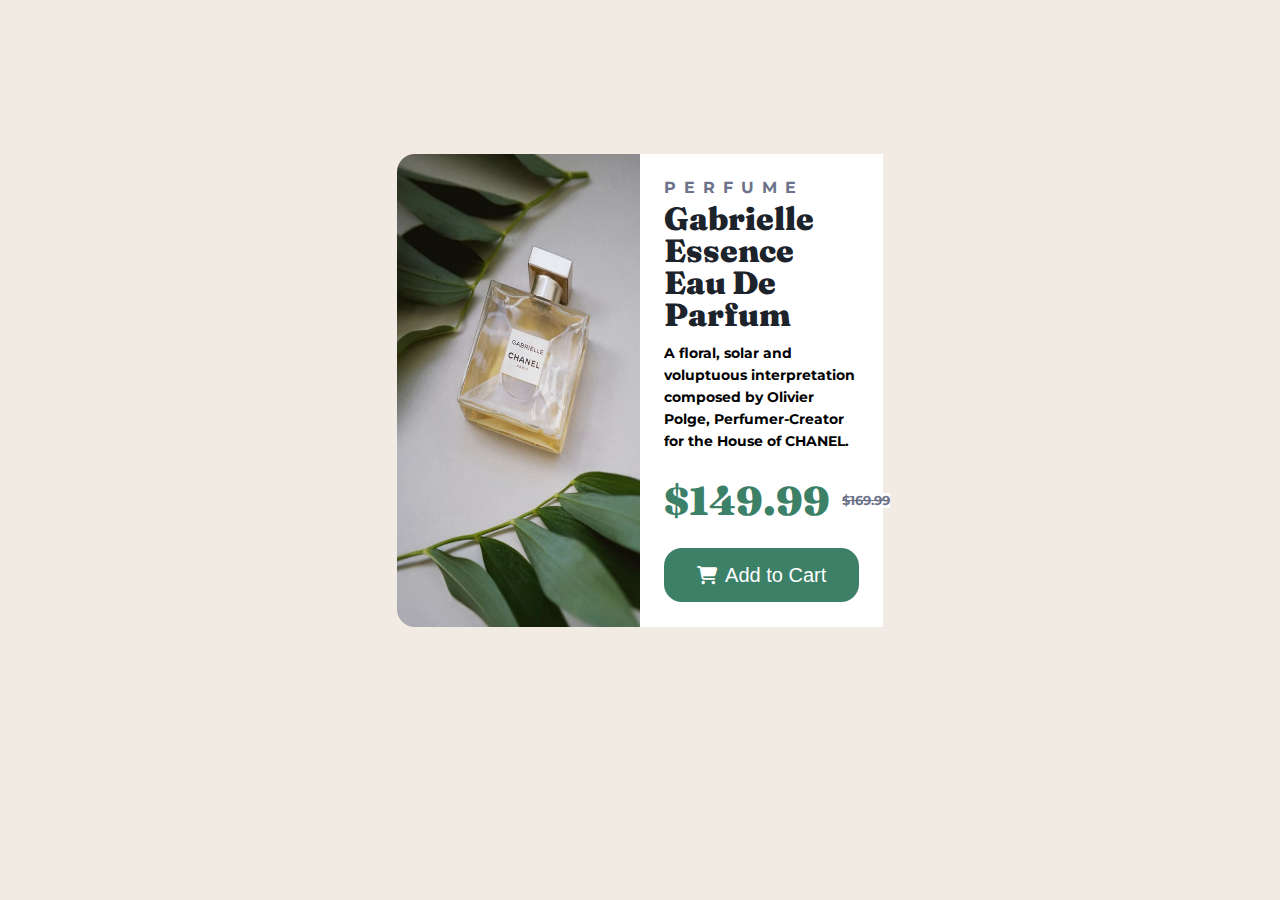
==== index.html @ de93ddb2 "changes" ====
<!DOCTYPE html>
<html lang="en">
<head>
  <meta charset="UTF-8">
  <meta name="viewport" content="width=device-width, initial-scale=1.0"> <!-- displays site properly based on user's device -->

  <link rel="icon" type="image/png" sizes="32x32" href="./images/favicon-32x32.png">
  <link rel="stylesheet" href="style.css">
  <link rel="stylesheet" href="https://cdnjs.cloudflare.com/ajax/libs/font-awesome/6.4.0/css/all.min.css">
  
  <title>Frontend Mentor | Product preview card component</title>

  <!-- Feel free to remove these styles or customise in your own stylesheet 👍 -->
  <style>
    .attribution { font-size: 11px; text-align: center; }
    .attribution a { color: hsl(228, 45%, 44%); }
  </style>
</head>
<body>
<div class="card">
  <div class="container">
    <div class="picture">
      <img src="image-product-desktop.jpg" alt="ad">
     </div>

     <div class="details">
      <p class="perfume">PERFUME</p>
      <h1>Gabrielle Essence Eau De Parfum</h1>
      <p class="content"> A floral, solar and voluptuous interpretation composed by Olivier Polge, 
        Perfumer-Creator for the House of CHANEL.</p>

      <div class="price">
        <h2>$149.99</h2>
        <p>$169.99</p>
      </div>

      <button class="btn">
        <p><i class="fa fa-shopping-cart"></i>Add to Cart</p>
      </button>
     </div>
    </div>
  </div>
</div>

</body>
</html>
---- style.css ----
@import url("https://fonts.googleapis.com/css?family=Montserrat:100");
@import url("https://fonts.googleapis.com/css?family=Fraunces:100");
*{
    margin:0;
    padding: 0;
    box-sizing: border-box;
    background-color: hsl(30, 38%, 92%);
}
.card{
    /* background-color: hsl(30, 38%, 92%); */
    display: flex;
    align-items: center;
    justify-content: center;
    flex-direction: row;
    padding: 12%;
}
.container{
    /* background-color: white; */
    width: 50%;
    max-width: 800px;
    display: flex;
    border-radius: 2vh;
}
.picture{
    width: 50%;
}
.picture img{
   width: 100%;
   height: 100%;
   border-top-left-radius: 2vh;
   border-bottom-left-radius: 2vh;
}
.details{
   background-color: white;
   padding: 5%;
   width: 50%;
}
.perfume{
    background-color: white;
    color: hsl(228, 12%, 48%);
    font-size: 1rem;
    letter-spacing: .5rem;
    margin-bottom: 3%;
    font-family: Montserrat;
    font-weight: 700;
}
.details h1{
    background-color: white;
    width: 80%;
    margin-bottom: 6%;
    color: hsl(212, 21%, 14%);
    font-family: Fraunces;
    font-weight: 900;
    line-height: 32px;
}
.content{
    background-color: white;
    width: 100%;
    font-size: 0.9rem;
    line-height: 22px;
    font-family: Montserrat;
    font-weight: 700;
}
.price{
    display: flex;
    align-items: center;
    gap: 6%;
    background-color: white;
    margin: 12% 0 12%;
}
.price h2{
    font-size: 2.5em;
    color: hsl(158, 36%, 37%);
    font-family: Fraunces;
    font-weight: 900;
    background-color: white;
}
.price p{
    font-size: .8rem;
    text-decoration: line-through;
    color: hsl(228, 12%, 48%);
    font-family: Montserrat;
    font-weight: 700;
    background-color: white;
}
.btn{
    padding: 8%;
    width: 100%;
    border-radius: 2vh;
    background-color: hsl(158, 36%, 37%);
    cursor: pointer;
    border: none;
}
.btn i{
    color: white;
    font-size: 18px;
    margin-right: 5%;
    background-color: hsl(158, 36%, 37%);
}
.btn p{
    color: white;
    font-size: 1.5em;
    background-color: hsl(158, 36%, 37%);
}

@media screen and (max-width:720px){
    .container{
        display: flex;
        flex-direction: column;
        width: 100%;
    }
    .picture{
        width: 100%;
    }
    .picture img{
        content: url(image-product-mobile.jpg);
        border-top-left-radius: 2vh;
        border-top-right-radius: 2vh;
        border-bottom-left-radius: 0;
    }
    .details{
        width: 100%;
    }
    .details h1{
        width: 100%;
    }
    .price{
        margin: 5% 0;
    }
}
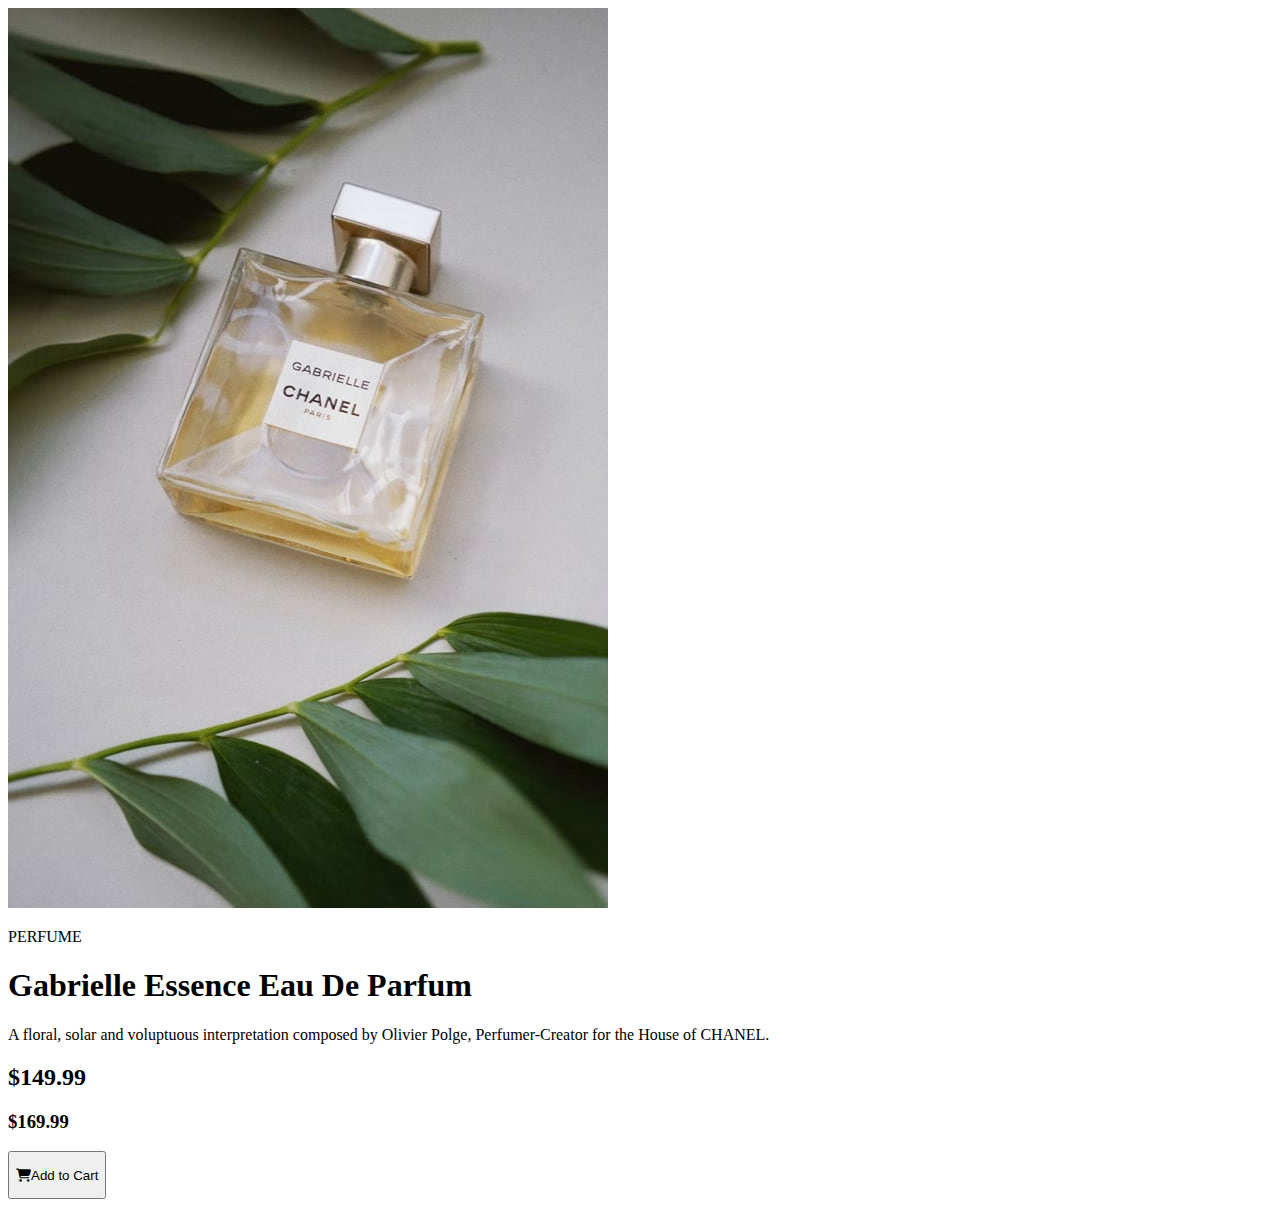
==== commit 2c1ad809: "change2" ====
--- a/index.html
+++ b/index.html
@@ -1,46 +1,33 @@
 <!DOCTYPE html>
 <html lang="en">
 <head>
-  <meta charset="UTF-8">
-  <meta name="viewport" content="width=device-width, initial-scale=1.0"> <!-- displays site properly based on user's device -->
-
-  <link rel="icon" type="image/png" sizes="32x32" href="./images/favicon-32x32.png">
-  <link rel="stylesheet" href="style.css">
-  <link rel="stylesheet" href="https://cdnjs.cloudflare.com/ajax/libs/font-awesome/6.4.0/css/all.min.css">
-  
-  <title>Frontend Mentor | Product preview card component</title>
-
-  <!-- Feel free to remove these styles or customise in your own stylesheet 👍 -->
-  <style>
-    .attribution { font-size: 11px; text-align: center; }
-    .attribution a { color: hsl(228, 45%, 44%); }
-  </style>
+    <meta charset="UTF-8">
+    <meta name="viewport" content="width=device-width, initial-scale=1.0">
+    <title>Document</title>
+    <link rel="stylesheet" href="perfume.css">
+    <link rel="stylesheet" href="https://cdnjs.cloudflare.com/ajax/libs/font-awesome/6.4.0/css/all.min.css">
 </head>
 <body>
-<div class="card">
-  <div class="container">
-    <div class="picture">
-      <img src="image-product-desktop.jpg" alt="ad">
-     </div>
-
-     <div class="details">
-      <p class="perfume">PERFUME</p>
-      <h1>Gabrielle Essence Eau De Parfum</h1>
-      <p class="content"> A floral, solar and voluptuous interpretation composed by Olivier Polge, 
-        Perfumer-Creator for the House of CHANEL.</p>
-
-      <div class="price">
-        <h2>$149.99</h2>
-        <p>$169.99</p>
-      </div>
-
-      <button class="btn">
-        <p><i class="fa fa-shopping-cart"></i>Add to Cart</p>
-      </button>
-     </div>
+    <div class="card">
+        <div class="square">
+            <div class="container">
+                <div class="picture">
+                    <img src="image-product-desktop.jpg" alt="ad">
+                </div>
+                <div class="content">
+                    <p class="perfume">PERFUME</p>
+                    <h1> Gabrielle Essence Eau De Parfum</h1>
+                    <p class="disc">A floral, solar and voluptuous interpretation composed by Olivier Polge, Perfumer-Creator for the House of CHANEL.</p>
+                  <div class="price">
+                    <h2 class="less">$149.99</h2>
+                    <h3>$169.99</h3>
+                  </div>
+                  <button class="btn">
+                    <p><i class="fa fa-shopping-cart"></i>Add to Cart</p>
+                  </button>
+                </div>
+            </div>
+        </div>
     </div>
-  </div>
-</div>
-
 </body>
 </html>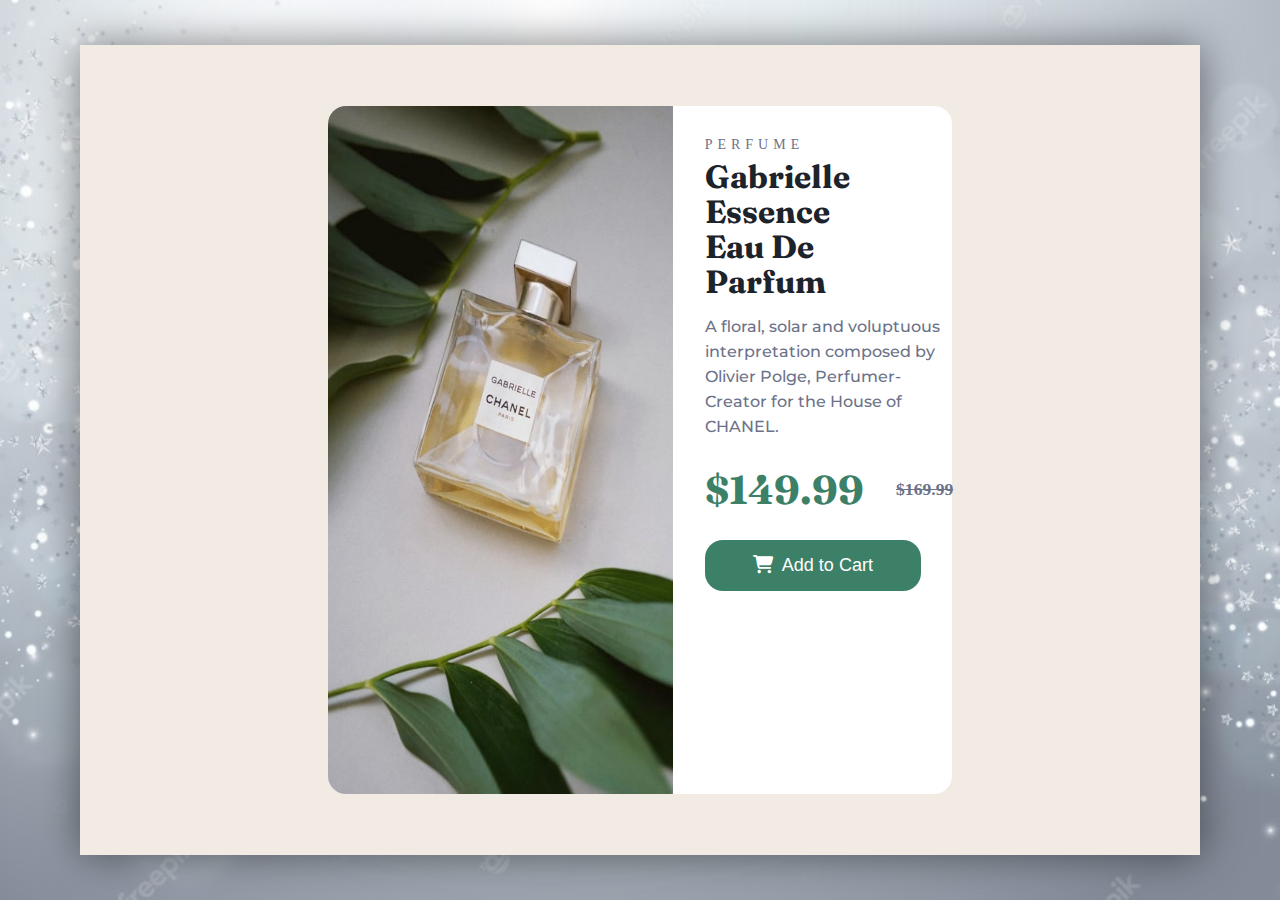
==== commit 8e565609: "changes" ====
--- a/index.html
+++ b/index.html
@@ -4,7 +4,7 @@
     <meta charset="UTF-8">
     <meta name="viewport" content="width=device-width, initial-scale=1.0">
     <title>Document</title>
-    <link rel="stylesheet" href="perfume.css">
+    <link rel="stylesheet" href="style.css">
     <link rel="stylesheet" href="https://cdnjs.cloudflare.com/ajax/libs/font-awesome/6.4.0/css/all.min.css">
 </head>
 <body>
--- a/style.css
+++ b/style.css
@@ -0,0 +1,150 @@
+@import url('https://fonts.googleapis.com/css2?family=Fraunces:wght@100;500;700&family=Montserrat:ital,wght@0,300;0,500;0,700;1,700&display=swap');
+@import url('https://fonts.googleapis.com/css2?family=Fraunces:wght@100;500;700&display=swap');
+*{
+    margin: 0;
+    padding: 0;
+    box-sizing: border-box;
+}
+.card{
+    width: 100%;
+    height: 100vh;
+    background-image:url("backgroundimg.jpeg"); 
+    background-size: cover;
+    display: flex;
+    justify-content: center;
+    align-items: center;
+}
+.square{
+    width: 70rem;
+    height: 90vh;
+    background: hsl(30, 38%, 92%);
+    box-shadow:0 0 40px rgba(0,0,0,0.5);
+    margin:auto;
+    display: flex;
+    justify-content: center;
+    align-items: center;
+}
+.container{
+    width: 39rem;
+    height: 85%;
+    display: flex;
+    background-color: white;
+    border-radius: 2vh;
+}
+picture{
+    width:50%;
+}
+.picture img{
+   width: 100%;
+   height: 100%;
+   border-top-left-radius: 2vh;
+   border-bottom-left-radius: 2vh;
+}
+.content{
+   padding: 5%;
+   width: 50%;
+   /* width: fit-content;
+   height: fit-content; */
+}
+.perfume{
+    color: hsl(228, 12%, 48%);
+    font-size: 14px;
+    letter-spacing: 5px;
+    margin-bottom: 3%;
+}
+.content h1{
+    background-color: white;
+    width: 80%;
+    margin-bottom: 15px;
+    color: hsl(212, 21%, 14%);
+    font-family: Fraunces;
+    font-weight: 700;
+    line-height: 30px;
+    line-height: 35px;
+}
+.disc{
+    width: 110%;
+    line-height: 25px;
+    font-family: Montserrat;
+    font-weight: 500;
+    color:  hsl(228, 12%, 48%);
+}
+.price{
+    width: fit-content;
+    height: fit-content;
+    display: flex;
+    align-items: center;
+    gap: 15%;
+    margin: 12% 0 12%;
+}
+.price h2{
+    font-size: 250%;
+    color:  hsl(158, 36%, 37%);
+    font-family: fraunces;
+}
+.price h3{
+    font-size: 110%;
+    text-decoration: line-through;
+    color: hsl(228, 12%, 48%);
+}
+.btn{
+    padding: 15px;
+    width: 100%;
+    border-radius: 2vh;
+    background-color:  hsl(158, 36%, 37%);;
+    cursor: pointer;
+    border: none;
+}
+.btn:hover{
+    background-color: hsl(158, 54%, 21%);
+}
+.btn i{
+    color: white;
+    font-size: 18px;
+    margin-right: 5%;
+}
+.btn p{
+    color: white;
+    font-size: 18px;
+}
+@media screen and (max-width:499px){
+    .square{
+        width: 100%;
+        height: 100%;
+        background: hsl(30, 38%, 92%);
+    }
+    .container{
+        display: flex;
+        flex-direction: column;
+        width: 150%;
+        margin: 5%;
+        height: auto;
+    }
+    .picture{
+        width: 100%;
+    }
+    .picture img{
+        content: url(image-product-mobile.jpg);
+        border-top-left-radius: 2vh;
+        border-top-right-radius: 2vh;
+        border-bottom-left-radius: 0;
+    }
+    .content{
+        width: 100%;
+    }
+    .content h1{
+        width: 100%;
+        line-height: 40px;
+    }
+    .disc{
+        line-height: 30px;
+        /* word-spacing: 5px; */
+        padding: 9px
+    }
+    .price{
+        margin: 5% 0;
+    }
+    .btn{
+        margin-top: 10px;
+    }
+}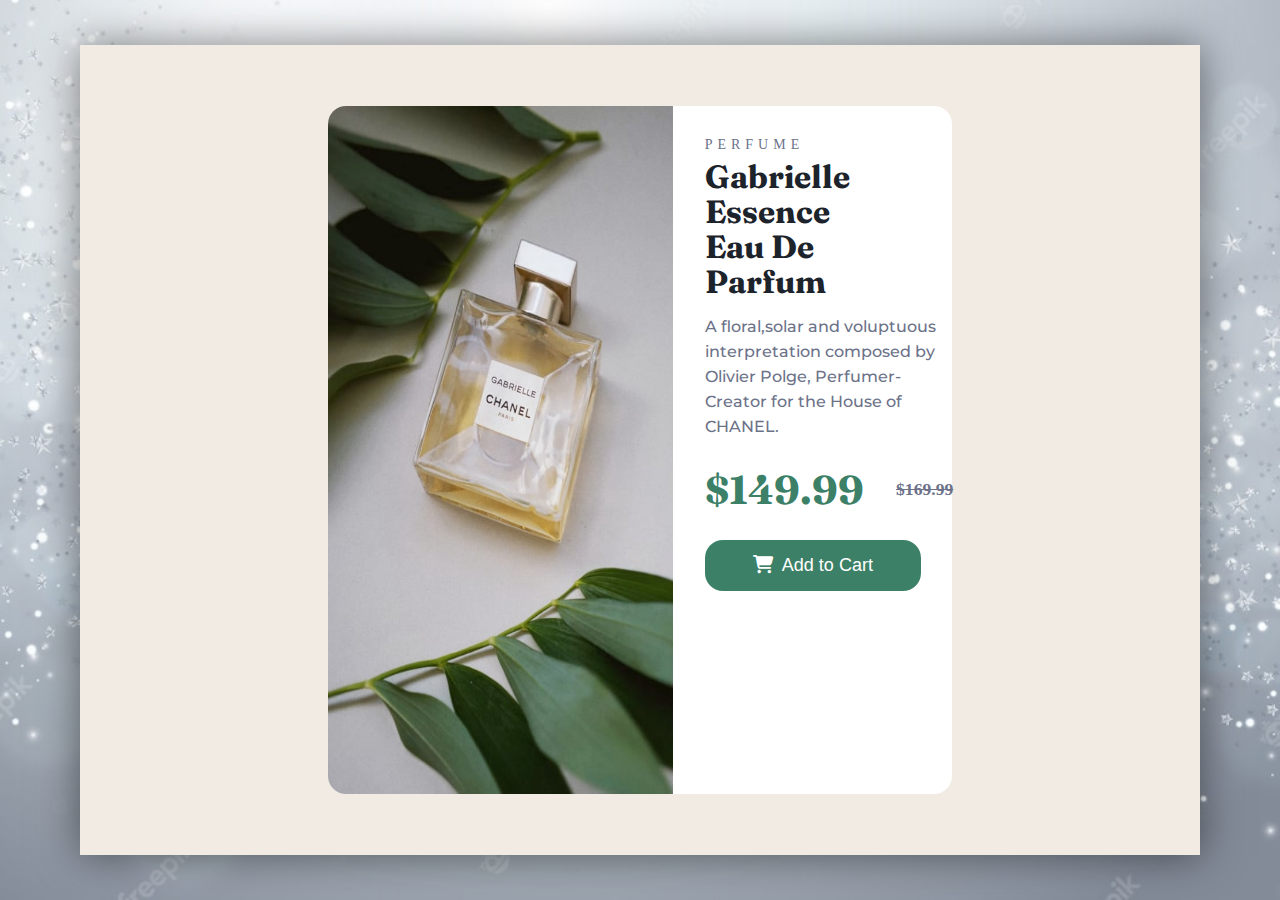
==== commit 33c74766: "Merge branch 'main' of https://github.com/Nitinrao-1508/product-card-preview-page" ====
--- a/index.html
+++ b/index.html
@@ -17,7 +17,7 @@
                 <div class="content">
                     <p class="perfume">PERFUME</p>
                     <h1> Gabrielle Essence Eau De Parfum</h1>
-                    <p class="disc">A floral, solar and voluptuous interpretation composed by Olivier Polge, Perfumer-Creator for the House of CHANEL.</p>
+                    <p class="disc">A floral,solar and voluptuous interpretation composed by Olivier Polge, Perfumer-Creator for the House of CHANEL.</p>
                   <div class="price">
                     <h2 class="less">$149.99</h2>
                     <h3>$169.99</h3>
